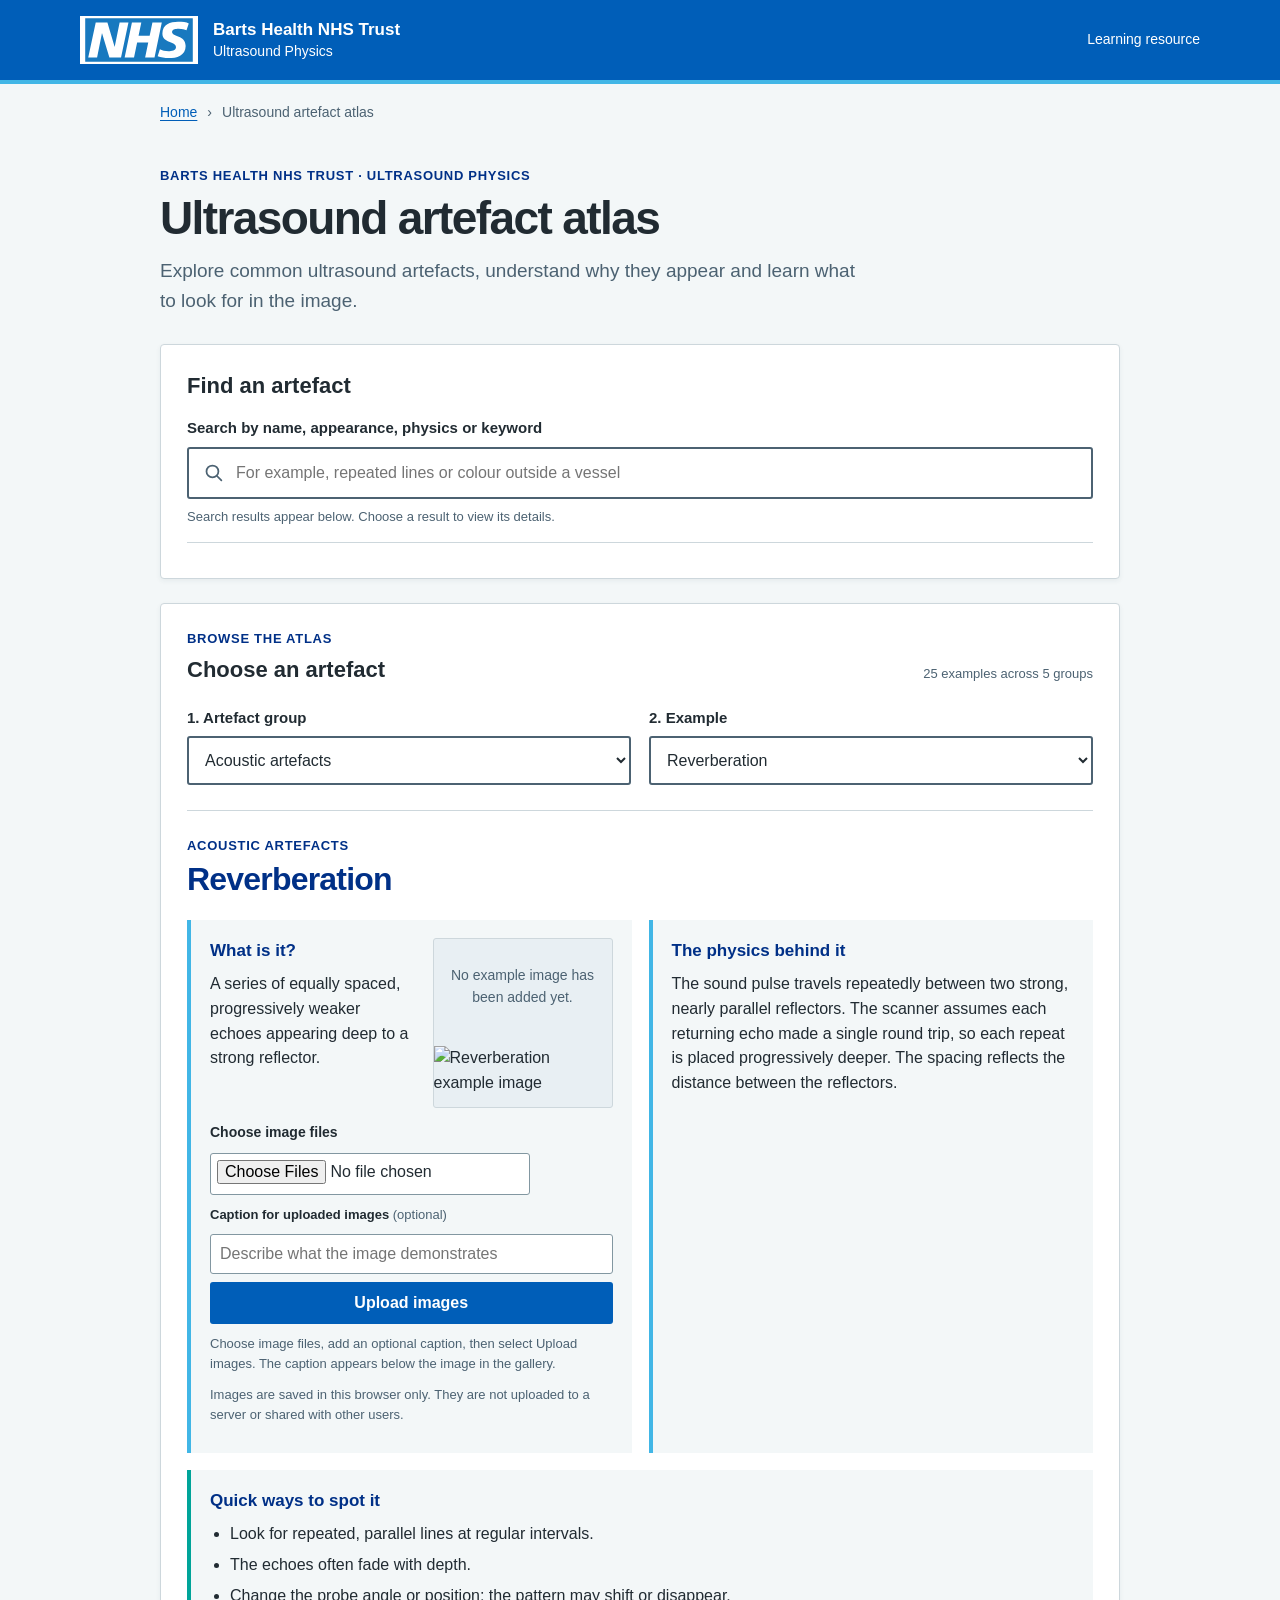
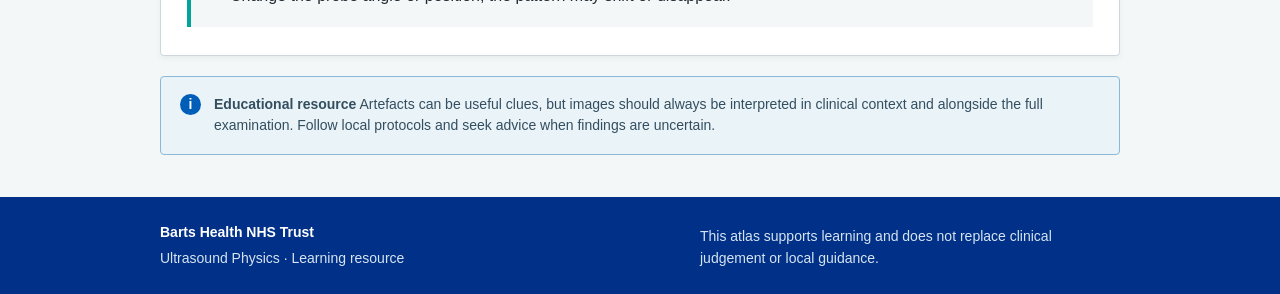
==== index.html @ 9d18d44d "initial commit" ====
<!doctype html>
<html lang="en">
  <head>
    <meta charset="utf-8">
    <meta name="viewport" content="width=device-width, initial-scale=1">
    <meta name="theme-color" content="#005eb8">
    <meta name="description" content="An educational ultrasound artefact atlas from the Barts Health NHS Trust Ultrasound Physics team.">
    <title>Ultrasound artefact atlas | Barts Health NHS Trust</title>
    <link rel="stylesheet" href="styles.css">
    <script src="script.js" defer></script>
  </head>
  <body>
    <a class="skip-link" href="#main-content">Skip to main content</a>

    <header>
      <div class="nhs-header">
        <a class="nhs-brand" href="#" aria-label="Barts Health NHS Trust Ultrasound Physics home">
          <img class="nhs-logo" src="assets/nhs_logo.svg" alt="NHS logo">
          <span class="brand-name">Barts Health NHS Trust <span>Ultrasound Physics</span></span>
        </a>
        <span class="header-note">Learning resource</span>
      </div>
      <div class="header-rule"></div>
    </header>

    <main id="main-content">
      <nav class="breadcrumbs" aria-label="Breadcrumb">
        <a href="#main-content">Home</a>
        <span aria-hidden="true">›</span>
        <span>Ultrasound artefact atlas</span>
      </nav>

      <section class="intro" aria-labelledby="page-title">
        <p class="eyebrow">Barts Health NHS Trust · Ultrasound Physics</p>
        <h1 id="page-title">Ultrasound artefact atlas</h1>
        <p class="lead">Explore common ultrasound artefacts, understand why they appear and learn what to look for in the image.</p>
      </section>

      <section class="search-panel" aria-labelledby="search-heading">
        <h2 id="search-heading">Find an artefact</h2>
        <label for="artifact-search">Search by name, appearance, physics or keyword</label>
        <div class="search-field">
          <svg aria-hidden="true" viewBox="0 0 24 24">
            <circle cx="10.8" cy="10.8" r="6.8"></circle>
            <path d="m16 16 5 5"></path>
          </svg>
          <input id="artifact-search" type="search" autocomplete="off" placeholder="For example, repeated lines or colour outside a vessel">
          <button id="clear-search" class="clear-search" type="button" hidden>Clear</button>
        </div>
        <p class="search-hint" id="search-hint">Search results appear below. Choose a result to view its details.</p>
        <div id="search-results" class="search-results" aria-live="polite" hidden></div>
      </section>

      <section class="explorer" aria-labelledby="explorer-heading">
        <div class="section-heading">
          <div>
            <p class="eyebrow">Browse the atlas</p>
            <h2 id="explorer-heading">Choose an artefact</h2>
          </div>
          <span class="atlas-count" id="atlas-count"></span>
        </div>

        <div class="selectors">
          <div class="select-field">
            <label for="category-select">1. Artefact group</label>
            <select id="category-select"></select>
          </div>
          <div class="select-field">
            <label for="artifact-select">2. Example</label>
            <select id="artifact-select"></select>
          </div>
        </div>

        <div id="artifact-details" class="artifact-details" aria-live="polite"></div>
      </section>

      <aside class="education-note">
        <span class="note-icon" aria-hidden="true">i</span>
        <p><strong>Educational resource</strong> Artefacts can be useful clues, but images should always be interpreted in clinical context and alongside the full examination. Follow local protocols and seek advice when findings are uncertain.</p>
      </aside>
    </main>

    <footer>
      <div class="footer-inner">
        <div>
          <strong>Barts Health NHS Trust</strong>
          <p>Ultrasound Physics · Learning resource</p>
        </div>
        <p>This atlas supports learning and does not replace clinical judgement or local guidance.</p>
      </div>
    </footer>
  </body>
</html>
---- styles.css ----
:root {
  color-scheme: light;
  --nhs-blue: #005eb8;
  --nhs-dark-blue: #003087;
  --ink: #212b32;
  --muted: #4c6272;
  --border: #cdd7dc;
  --surface: #ffffff;
  --page: #f3f7f8;
  --focus: #ffeb3b;
  font-family: Arial, Helvetica, sans-serif;
  font-synthesis: none;
  text-rendering: optimizeLegibility;
}

* {
  box-sizing: border-box;
}

body {
  margin: 0;
  background: var(--page);
  color: var(--ink);
  line-height: 1.55;
}

a {
  color: var(--nhs-blue);
  text-decoration-thickness: 1px;
  text-underline-offset: 3px;
}

a:hover {
  color: var(--nhs-dark-blue);
  text-decoration-thickness: 2px;
}

button,
input,
select {
  font: inherit;
}

:focus-visible {
  outline: 3px solid var(--focus);
  outline-offset: 3px;
}

.skip-link {
  position: absolute;
  z-index: 5;
  top: 8px;
  left: 8px;
  padding: 10px 14px;
  transform: translateY(-150%);
  background: var(--focus);
  color: var(--ink);
}

.skip-link:focus {
  transform: translateY(0);
}

.nhs-header {
  display: flex;
  width: min(1120px, calc(100% - 48px));
  min-height: 80px;
  align-items: center;
  justify-content: space-between;
  margin: 0 auto;
}

header {
  background: var(--nhs-blue);
  color: #fff;
}

.nhs-brand {
  display: inline-flex;
  align-items: center;
  gap: 15px;
  color: #fff;
  text-decoration: none;
}

.nhs-brand:hover {
  color: #fff;
}

.nhs-logo {
  display: block;
  width: 118px;
  height: 48px;
  object-fit: cover;
  object-position: center;
  background: none;
}
.brand-name {
  font-size: 17px;
  font-weight: 700;
  line-height: 1.25;
}

.brand-name span {
  display: block;
  margin-top: 3px;
  font-size: 14px;
  font-weight: 400;
}

.header-note {
  font-size: 14px;
}

.header-rule {
  height: 4px;
  background: #41b6e6;
}

main {
  width: min(960px, calc(100% - 48px));
  margin: 0 auto;
}

.breadcrumbs {
  display: flex;
  gap: 10px;
  align-items: center;
  padding: 18px 0;
  color: var(--muted);
  font-size: 14px;
}

.intro {
  padding: 24px 0 29px;
}

.eyebrow {
  margin: 0 0 7px;
  color: var(--nhs-dark-blue);
  font-size: 13px;
  font-weight: 700;
  letter-spacing: .055em;
  text-transform: uppercase;
}

h1,
h2,
h3,
p {
  margin-top: 0;
}

h1 {
  max-width: 760px;
  margin-bottom: 12px;
  font-size: clamp(32px, 5vw, 46px);
  letter-spacing: -.035em;
  line-height: 1.12;
}

.lead {
  max-width: 710px;
  margin-bottom: 0;
  color: var(--muted);
  font-size: 19px;
}

.search-panel,
.explorer,
.education-note {
  border: 1px solid var(--border);
  border-radius: 4px;
  background: var(--surface);
}

.search-panel {
  padding: 24px 26px 21px;
  box-shadow: 0 2px 5px #183b5010;
}

.search-panel h2,
.section-heading h2 {
  margin-bottom: 13px;
  font-size: 22px;
}

.search-panel label,
.select-field label {
  display: block;
  margin-bottom: 7px;
  font-size: 15px;
  font-weight: 700;
}

.search-field {
  position: relative;
  display: flex;
  min-height: 52px;
  align-items: center;
  border: 2px solid #4c6272;
  border-radius: 3px;
  background: #fff;
}

.search-field:focus-within {
  border-color: var(--nhs-blue);
  box-shadow: 0 0 0 2px #005eb822;
}

.search-field svg {
  width: 21px;
  height: 21px;
  flex: none;
  margin-left: 14px;
  fill: none;
  stroke: var(--muted);
  stroke-linecap: round;
  stroke-width: 2;
}

.search-field input {
  width: 100%;
  min-width: 0;
  height: 48px;
  padding: 0 12px;
  border: 0;
  background: transparent;
  color: var(--ink);
  font-size: 16px;
}

.search-field input:focus {
  outline: none;
}

.clear-search {
  flex: none;
  margin-right: 8px;
  padding: 6px 10px;
  border: 0;
  border-radius: 2px;
  background: #e8eff3;
  color: var(--nhs-dark-blue);
  cursor: pointer;
  font-weight: 700;
}

.clear-search:hover {
  background: #d7e5ed;
}

.search-hint {
  margin: 8px 0 0;
  color: var(--muted);
  font-size: 13px;
}

.search-results {
  display: grid;
  gap: 7px;
  margin-top: 15px;
  padding-top: 14px;
  border-top: 1px solid var(--border);
}

.result-count {
  margin: 0 0 4px;
  color: var(--muted);
  font-size: 13px;
}

.result-button {
  display: flex;
  width: 100%;
  align-items: center;
  justify-content: space-between;
  gap: 16px;
  padding: 11px 12px;
  border: 1px solid transparent;
  border-radius: 3px;
  background: #f3f7f8;
  color: var(--ink);
  cursor: pointer;
  text-align: left;
}

.result-button:hover,
.result-button[aria-current="true"] {
  border-color: #8bb8d9;
  background: #eaf3f8;
}

.result-title {
  font-weight: 700;
}

.result-category {
  flex: none;
  color: var(--muted);
  font-size: 13px;
}

.explorer {
  margin-top: 24px;
  padding: 25px 26px 28px;
  box-shadow: 0 2px 5px #183b5010;
}

.section-heading {
  display: flex;
  align-items: flex-end;
  justify-content: space-between;
  gap: 16px;
  margin-bottom: 19px;
}

.section-heading .eyebrow {
  margin-bottom: 4px;
}

.section-heading h2 {
  margin-bottom: 0;
}

.atlas-count {
  padding-bottom: 3px;
  color: var(--muted);
  font-size: 13px;
}

.selectors {
  display: grid;
  grid-template-columns: 1fr 1fr;
  gap: 18px;
  padding-bottom: 25px;
  border-bottom: 1px solid var(--border);
}

.select-field select {
  width: 100%;
  min-height: 49px;
  padding: 8px 38px 8px 12px;
  border: 2px solid #4c6272;
  border-radius: 3px;
  background: #fff;
  color: var(--ink);
  cursor: pointer;
  font-size: 16px;
}

.artifact-details {
  padding-top: 25px;
}

.artifact-heading {
  margin-bottom: 21px;
}

.artifact-heading .eyebrow {
  margin-bottom: 4px;
}

.artifact-heading h3 {
  margin-bottom: 0;
  color: var(--nhs-dark-blue);
  font-size: clamp(25px, 4vw, 32px);
  letter-spacing: -.025em;
  line-height: 1.2;
}

.what-card {
  display: grid;
  grid-template-columns: minmax(0, 1fr) minmax(180px, .85fr);
  align-items: start;
  gap: 14px 20px;
}

.what-copy h4 {
  margin: 0 0 8px;
  color: var(--nhs-dark-blue);
  font-size: 17px;
}

.what-copy p {
  margin-bottom: 0;
}

.primary-image-wrap {
  display: grid;
  min-height: 170px;
  place-items: center;
  overflow: hidden;
  border: 1px solid var(--border);
  border-radius: 3px;
  background: #e8eff3;
}

.primary-image-wrap img {
  display: block;
  width: 100%;
  max-height: 260px;
  object-fit: contain;
}

.image-empty {
  max-width: 220px;
  margin: 0;
  padding: 16px;
  color: var(--muted);
  font-size: 14px;
  text-align: center;
}

.image-actions {
  display: flex;
  grid-column: 1 / -1;
  flex-wrap: wrap;
  align-items: center;
  gap: 10px;
}

.file-input-label {
  font-size: 14px;
  font-weight: 700;
}

.image-file-input {
  width: 100%;
  max-width: 320px;
  min-height: 42px;
  padding: 6px;
  border: 1px solid #8297a1;
  border-radius: 3px;
  background: #fff;
  color: var(--ink);
  cursor: pointer;
}

.upload-button {
  min-height: 42px;
  padding: 8px 15px;
  border: 0;
  border-radius: 3px;
  background: var(--nhs-blue);
  color: #fff;
  cursor: pointer;
  font-weight: 700;
}

.upload-button:hover {
  background: var(--nhs-dark-blue);
}

.upload-button:disabled {
  cursor: wait;
  opacity: .65;
}

.image-caption-fields {
  display: grid;
  width: 100%;
  max-width: 520px;
  gap: 8px;
}

.gallery-link {
  font-weight: 700;
}

.caption-label {
  font-size: 13px;
  font-weight: 700;
}

.caption-label span {
  color: var(--muted);
  font-weight: 400;
}

.caption-input {
  width: 100%;
  min-height: 40px;
  padding: 7px 9px;
  border: 1px solid #8297a1;
  border-radius: 3px;
  background: #fff;
}

.upload-instructions,
.local-storage-note,
.upload-status {
  width: 100%;
  margin: 0;
  color: var(--muted);
  font-size: 13px;
}

.image-gallery {
  grid-column: 1 / -1;
  min-width: 0;
  padding-top: 4px;
}

.image-gallery h4 {
  margin: 0 0 3px;
  color: var(--nhs-dark-blue);
  font-size: 18px;
}

.gallery-hint {
  margin: 0 0 10px;
  color: var(--muted);
  font-size: 13px;
}

.image-gallery-grid {
  display: grid;
  grid-auto-columns: minmax(220px, min(34vw, 320px));
  grid-auto-flow: column;
  gap: 14px;
  overflow-x: auto;
  padding: 2px 2px 12px;
  scroll-snap-type: x mandatory;
  scrollbar-color: #8297a1 #e8eff3;
}

.image-gallery-item {
  overflow: hidden;
  min-width: 0;
  margin: 0;
  border: 1px solid var(--border);
  border-radius: 3px;
  background: #f3f7f8;
  scroll-snap-align: start;
}

.image-gallery-item img {
  display: block;
  width: 100%;
  height: 210px;
  object-fit: contain;
  background: #e8eff3;
}

.image-gallery-item figcaption {
  padding: 8px 10px;
  font-size: 14px;
}

.delete-image-button {
  margin: 0 10px 10px;
  padding: 5px 9px;
  border: 1px solid #b10e1e;
  border-radius: 3px;
  background: #fff;
  color: #8a0b18;
  cursor: pointer;
  font-weight: 700;
}

.delete-image-button:hover {
  background: #fbe9e9;
}

.delete-image-button:disabled {
  cursor: wait;
  opacity: .65;
}

.detail-grid {
  display: grid;
  grid-template-columns: 1fr 1fr;
  gap: 17px;
}

.detail-card {
  padding: 18px 19px;
  border-left: 4px solid #41b6e6;
  background: #f3f7f8;
}

.detail-card h4 {
  margin: 0 0 8px;
  color: var(--nhs-dark-blue);
  font-size: 17px;
}

.detail-card p {
  margin-bottom: 0;
}

.detail-card ul {
  margin: 0;
  padding-left: 20px;
}

.detail-card li + li {
  margin-top: 6px;
}

.spotting-card {
  grid-column: 1 / -1;
  border-left-color: #00a499;
}

.education-note {
  display: flex;
  gap: 13px;
  align-items: flex-start;
  margin: 20px 0 42px;
  padding: 17px 19px;
  border-color: #8bb8d9;
  background: #eaf3f8;
}

.education-note p {
  margin: 0;
  color: #334e5f;
  font-size: 14px;
}

.note-icon {
  display: inline-grid;
  width: 21px;
  height: 21px;
  flex: none;
  place-items: center;
  border-radius: 50%;
  background: var(--nhs-blue);
  color: #fff;
  font-size: 14px;
  font-weight: 700;
}

footer {
  background: var(--nhs-dark-blue);
  color: #fff;
}

.footer-inner {
  display: flex;
  width: min(960px, calc(100% - 48px));
  justify-content: space-between;
  gap: 28px;
  margin: 0 auto;
  padding: 25px 0;
  font-size: 14px;
}

.footer-inner p {
  max-width: 420px;
  margin: 4px 0 0;
  color: #d6e4f0;
}

@media (max-width: 640px) {
  .nhs-header,
  main,
  .footer-inner {
    width: min(100% - 32px, 960px);
  }

  .nhs-header {
    min-height: 70px;
  }

  .brand-name {
    font-size: 14px;
  }

  .brand-name span {
    font-size: 12px;
  }

  .nhs-logo {
    width: 100px;
    height: 42px;
  }

  .header-note {
    font-size: 12px;
  }

  .intro {
    padding-top: 17px;
  }

  .lead {
    font-size: 17px;
  }

  .search-panel,
  .explorer {
    padding: 20px 17px;
  }

  .selectors,
  .detail-grid {
    grid-template-columns: 1fr;
  }

  .what-card {
    grid-template-columns: 1fr;
  }

  .image-actions,
  .image-gallery {
    grid-column: auto;
  }

  .caption-label {
    width: 100%;
    margin-left: 0;
  }

  .caption-input {
    flex: 1;
  }

  .image-gallery-grid {
    grid-auto-columns: minmax(220px, 80vw);
  }

  .spotting-card {
    grid-column: auto;
  }

  .footer-inner {
    flex-direction: column;
    gap: 16px;
  }
}

@media (prefers-reduced-motion: no-preference) {
  html {
    scroll-behavior: smooth;
  }
}
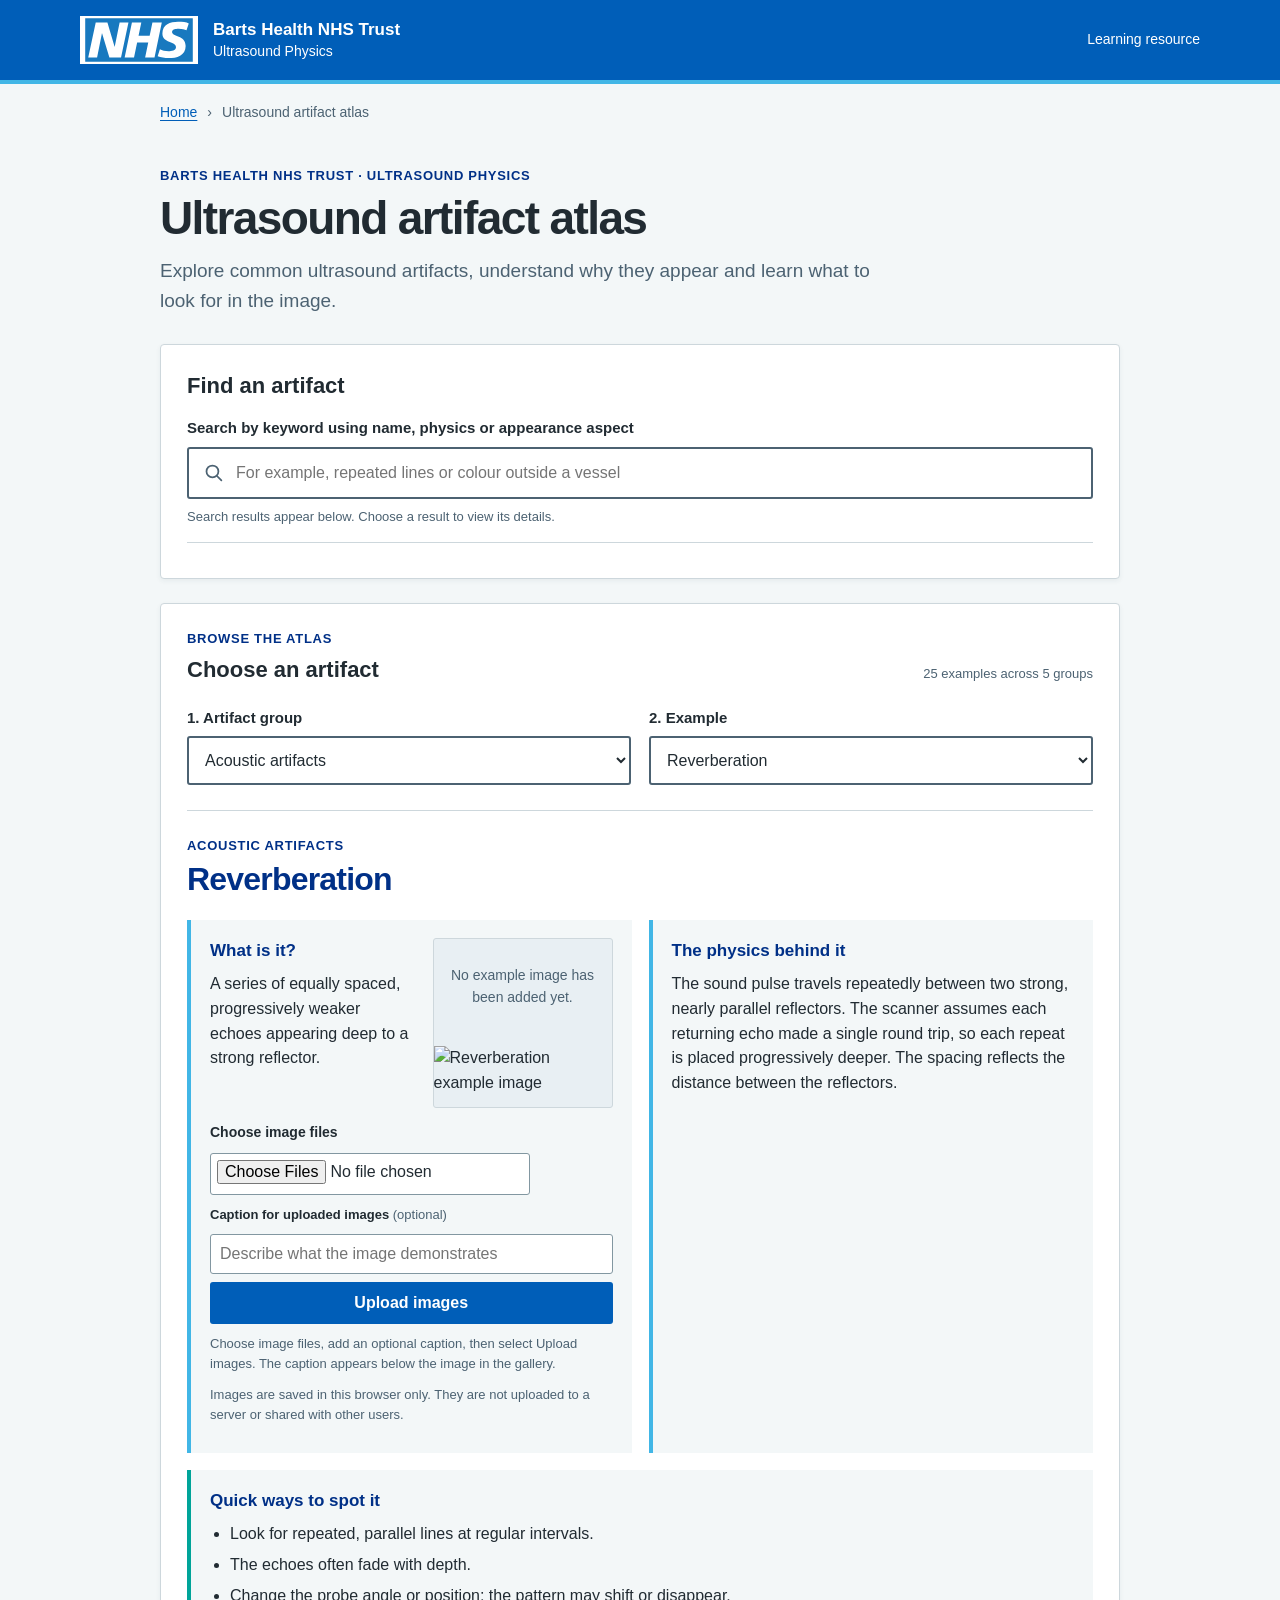
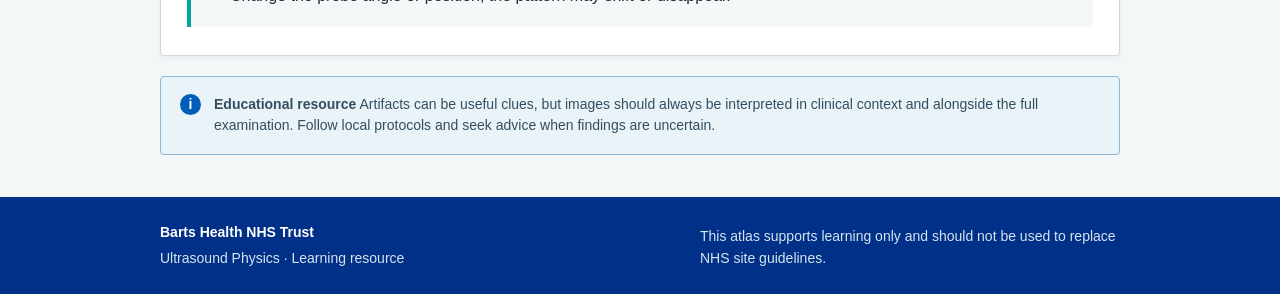
==== commit 319eb7a2: "pushed to cloudflare" ====
--- a/index.html
+++ b/index.html
@@ -4,8 +4,8 @@
     <meta charset="utf-8">
     <meta name="viewport" content="width=device-width, initial-scale=1">
     <meta name="theme-color" content="#005eb8">
-    <meta name="description" content="An educational ultrasound artefact atlas from the Barts Health NHS Trust Ultrasound Physics team.">
-    <title>Ultrasound artefact atlas | Barts Health NHS Trust</title>
+    <meta name="description" content="An educational ultrasound artifact atlas from the Barts Health NHS Trust Ultrasound Physics team.">
+    <title>Ultrasound artifact atlas | Barts Health NHS Trust</title>
     <link rel="stylesheet" href="styles.css">
     <script src="script.js" defer></script>
   </head>
@@ -27,18 +27,18 @@
       <nav class="breadcrumbs" aria-label="Breadcrumb">
         <a href="#main-content">Home</a>
         <span aria-hidden="true">›</span>
-        <span>Ultrasound artefact atlas</span>
+        <span>Ultrasound artifact atlas</span>
       </nav>
 
       <section class="intro" aria-labelledby="page-title">
         <p class="eyebrow">Barts Health NHS Trust · Ultrasound Physics</p>
-        <h1 id="page-title">Ultrasound artefact atlas</h1>
-        <p class="lead">Explore common ultrasound artefacts, understand why they appear and learn what to look for in the image.</p>
+        <h1 id="page-title">Ultrasound artifact atlas</h1>
+        <p class="lead">Explore common ultrasound artifacts, understand why they appear and learn what to look for in the image.</p>
       </section>
 
       <section class="search-panel" aria-labelledby="search-heading">
-        <h2 id="search-heading">Find an artefact</h2>
-        <label for="artifact-search">Search by name, appearance, physics or keyword</label>
+        <h2 id="search-heading">Find an artifact</h2>
+        <label for="artifact-search">Search by keyword using name, physics or appearance aspect</label>
         <div class="search-field">
           <svg aria-hidden="true" viewBox="0 0 24 24">
             <circle cx="10.8" cy="10.8" r="6.8"></circle>
@@ -55,14 +55,14 @@
         <div class="section-heading">
           <div>
             <p class="eyebrow">Browse the atlas</p>
-            <h2 id="explorer-heading">Choose an artefact</h2>
+            <h2 id="explorer-heading">Choose an artifact</h2>
           </div>
           <span class="atlas-count" id="atlas-count"></span>
         </div>
 
         <div class="selectors">
           <div class="select-field">
-            <label for="category-select">1. Artefact group</label>
+            <label for="category-select">1. Artifact group</label>
             <select id="category-select"></select>
           </div>
           <div class="select-field">
@@ -76,7 +76,7 @@
 
       <aside class="education-note">
         <span class="note-icon" aria-hidden="true">i</span>
-        <p><strong>Educational resource</strong> Artefacts can be useful clues, but images should always be interpreted in clinical context and alongside the full examination. Follow local protocols and seek advice when findings are uncertain.</p>
+        <p><strong>Educational resource</strong> Artifacts can be useful clues, but images should always be interpreted in clinical context and alongside the full examination. Follow local protocols and seek advice when findings are uncertain.</p>
       </aside>
     </main>
 
@@ -86,7 +86,7 @@
           <strong>Barts Health NHS Trust</strong>
           <p>Ultrasound Physics · Learning resource</p>
         </div>
-        <p>This atlas supports learning and does not replace clinical judgement or local guidance.</p>
+        <p>This atlas supports learning only and should not be used to replace NHS site guidelines.</p>
       </div>
     </footer>
   </body>
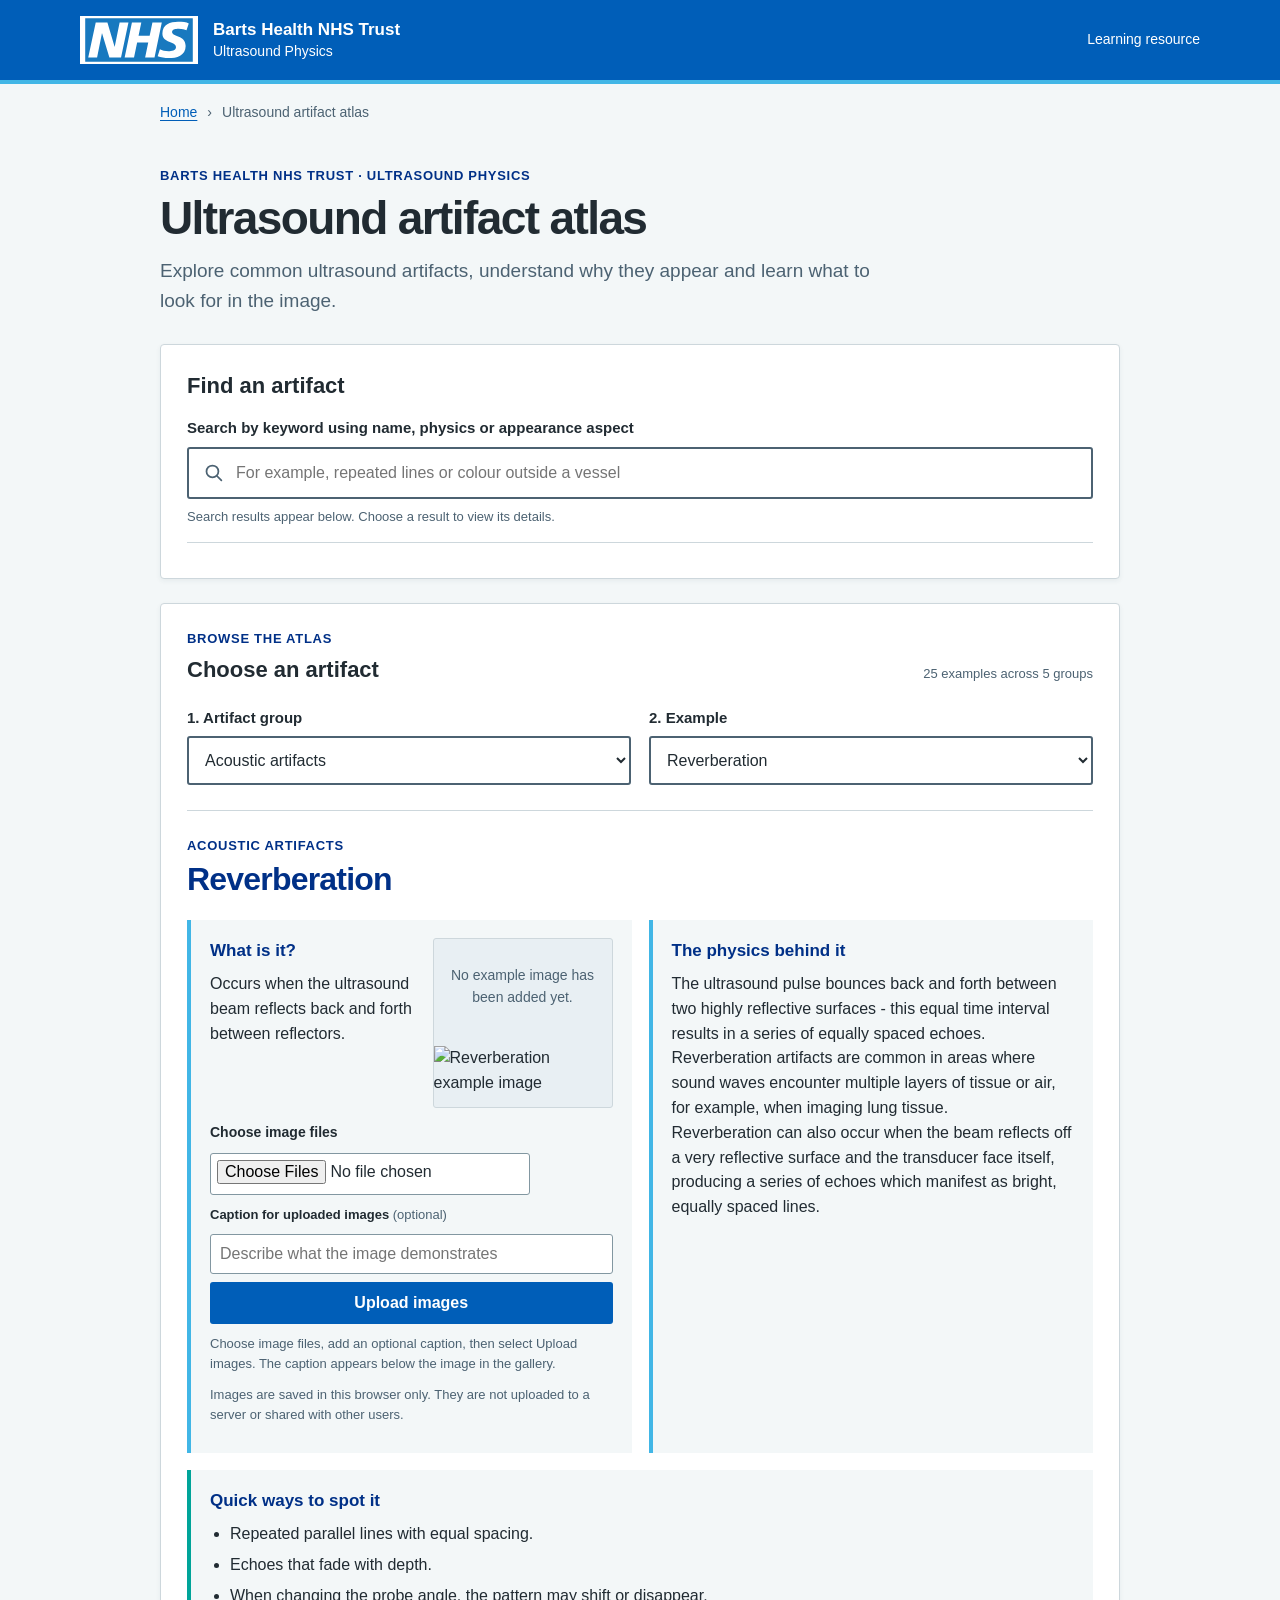
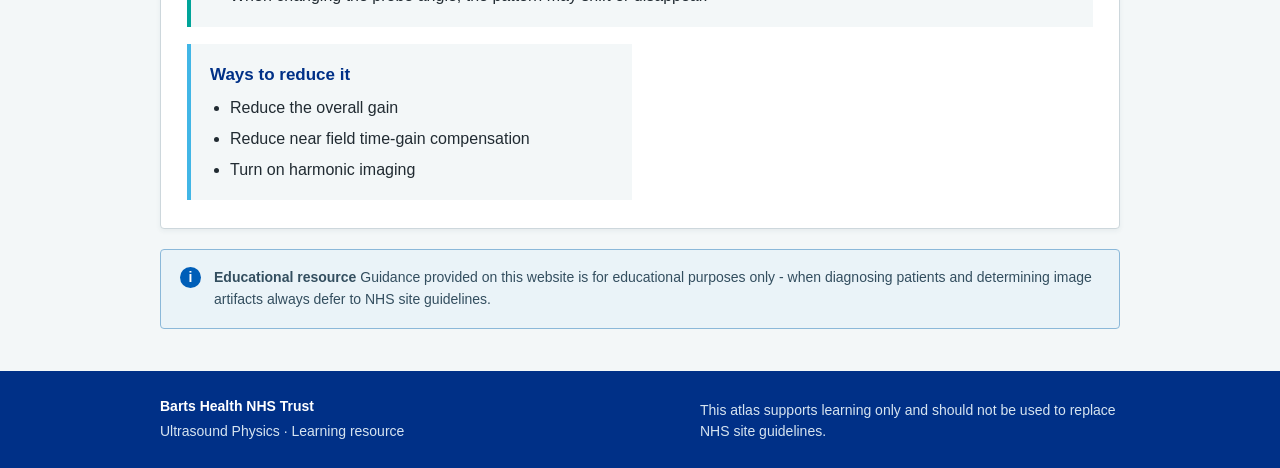
==== commit 50750395: "edit" ====
--- a/index.html
+++ b/index.html
@@ -76,7 +76,7 @@
 
       <aside class="education-note">
         <span class="note-icon" aria-hidden="true">i</span>
-        <p><strong>Educational resource</strong> Artifacts can be useful clues, but images should always be interpreted in clinical context and alongside the full examination. Follow local protocols and seek advice when findings are uncertain.</p>
+        <p><strong>Educational resource</strong> Guidance provided on this website is for educational purposes only - when diagnosing patients and determining image artifacts always defer to NHS site guidelines.</p>
       </aside>
     </main>
 
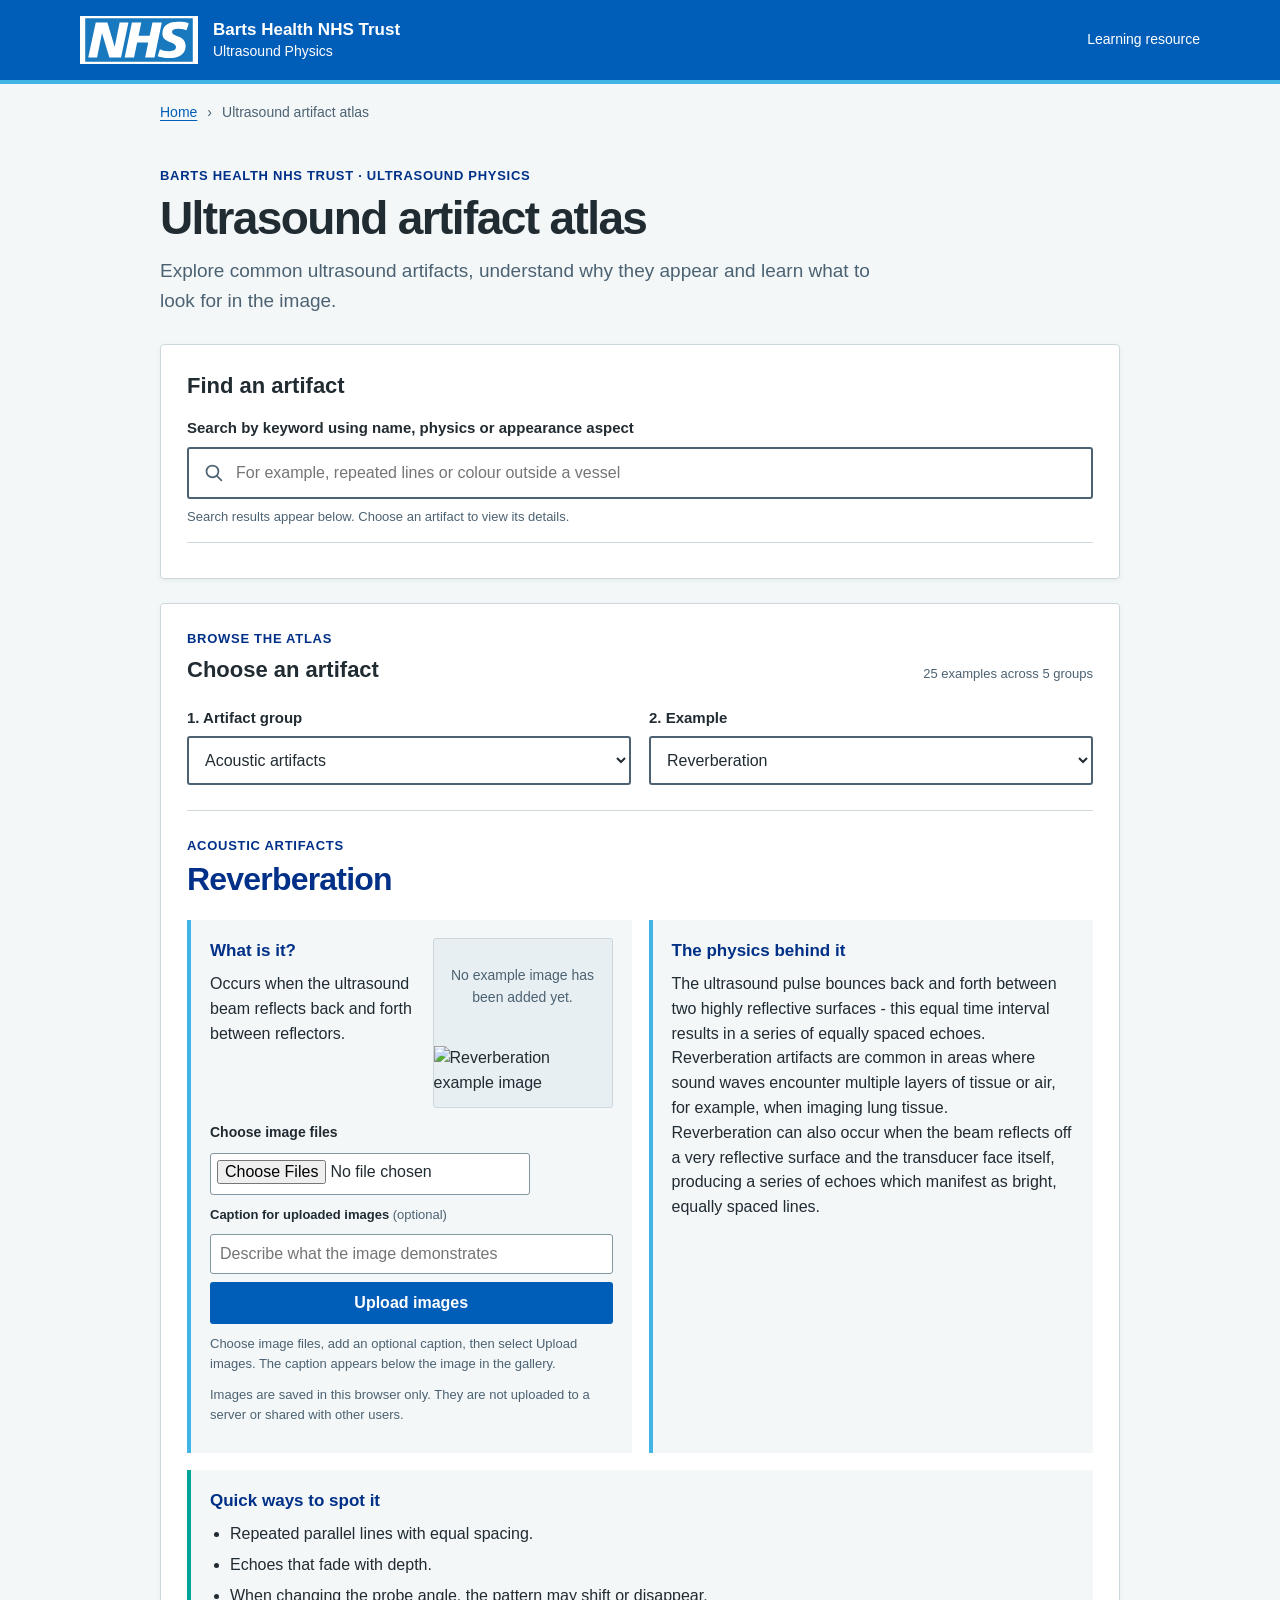
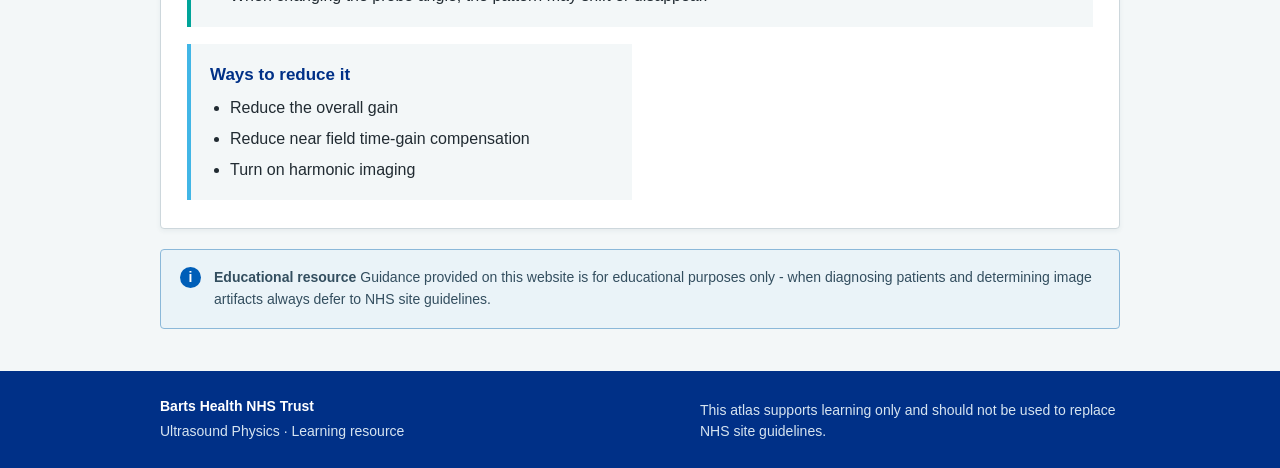
==== commit 42c4d8a4: "edit" ====
--- a/index.html
+++ b/index.html
@@ -47,7 +47,7 @@
           <input id="artifact-search" type="search" autocomplete="off" placeholder="For example, repeated lines or colour outside a vessel">
           <button id="clear-search" class="clear-search" type="button" hidden>Clear</button>
         </div>
-        <p class="search-hint" id="search-hint">Search results appear below. Choose a result to view its details.</p>
+        <p class="search-hint" id="search-hint">Search results appear below. Choose an artifact to view its details.</p>
         <div id="search-results" class="search-results" aria-live="polite" hidden></div>
       </section>
 
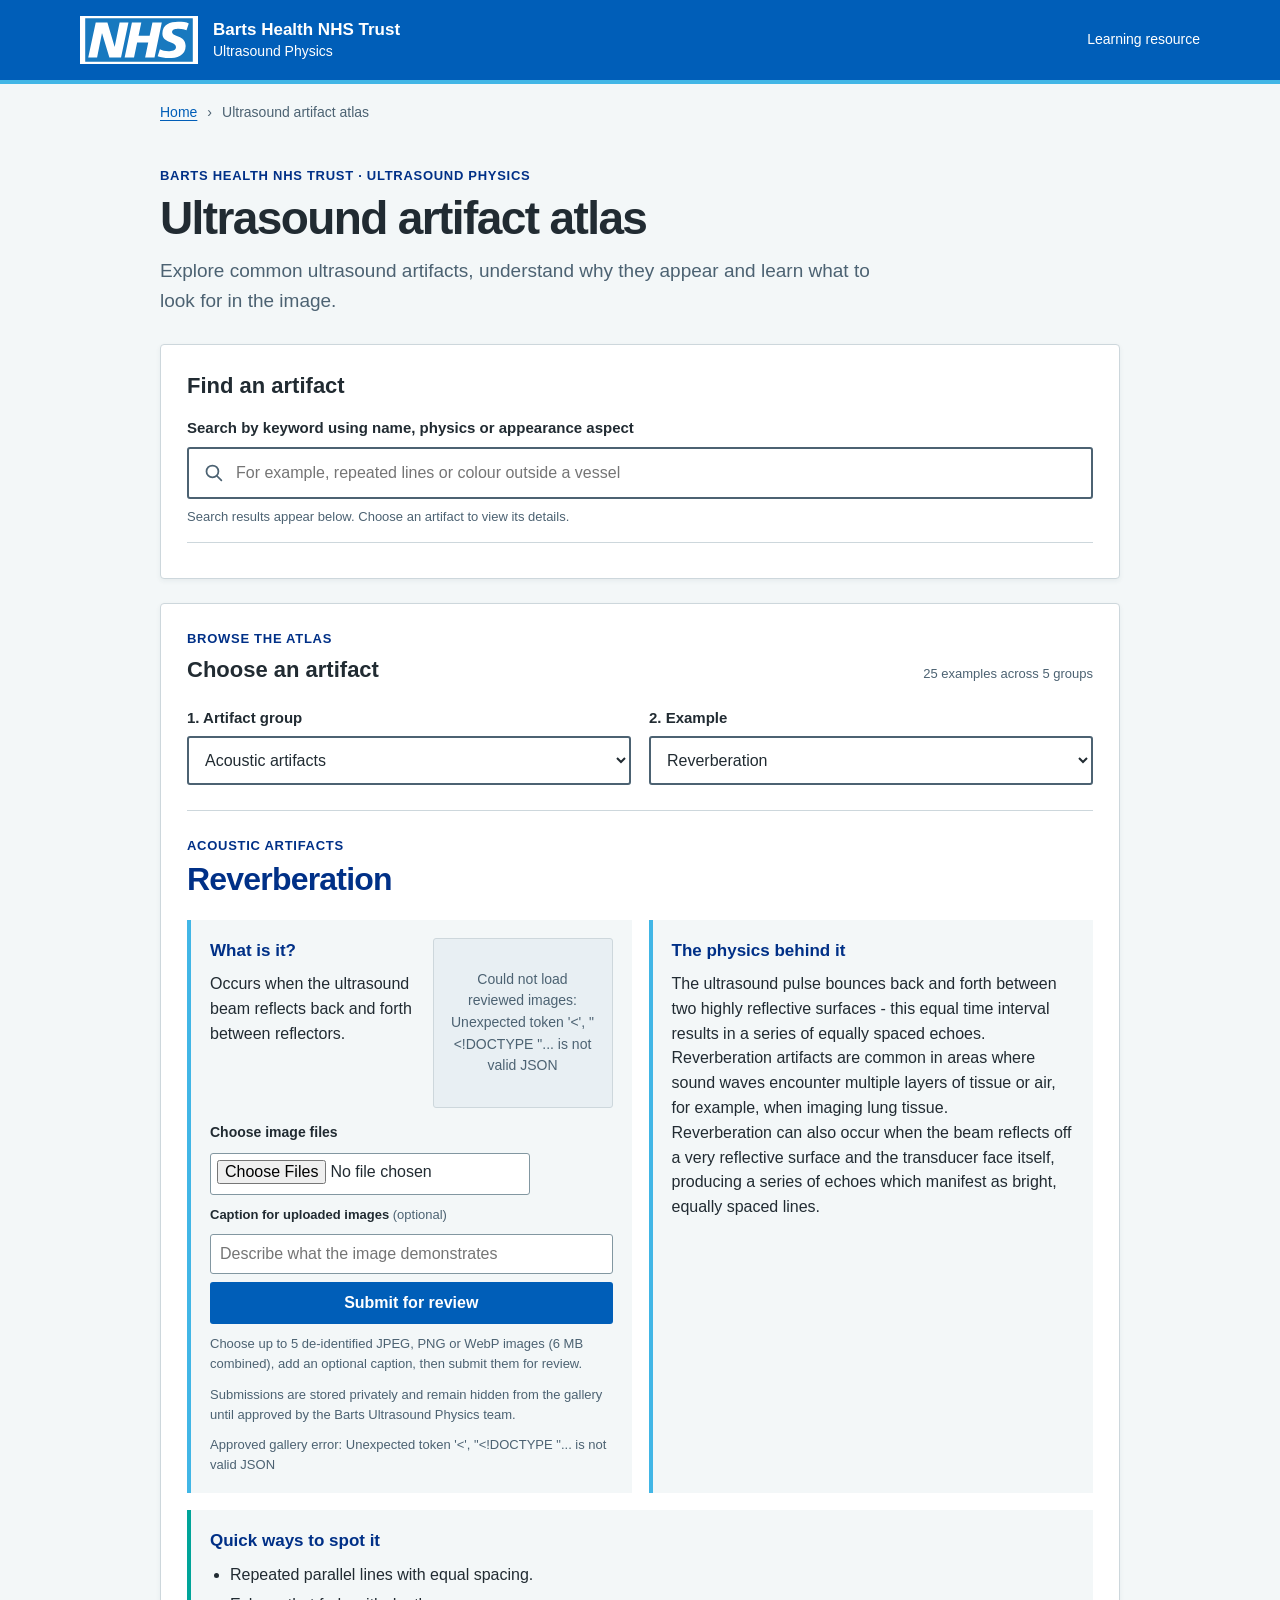
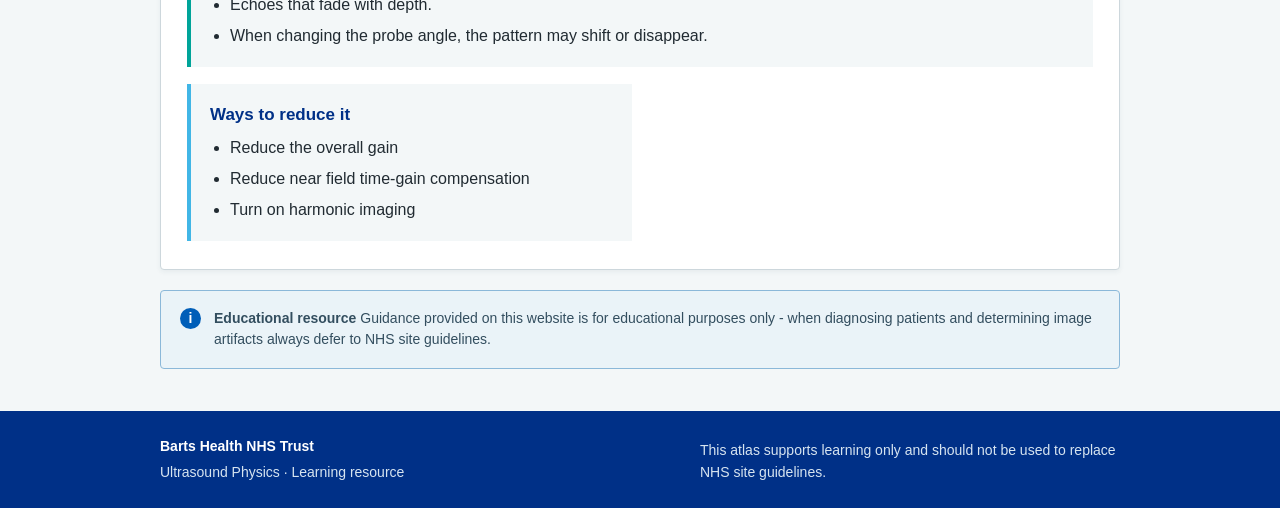
==== commit 8702eb8b: "added private image review dashboard" ====
--- a/index.html
+++ b/index.html
@@ -80,6 +80,23 @@
       </aside>
     </main>
 
+    <dialog id="image-review-dialog" class="review-dialog" aria-labelledby="image-review-heading">
+      <div class="review-dialog-content">
+        <h2 id="image-review-heading">Image review required</h2>
+        <p>Images must be reviewed by the Barts Ultrasound Physics team before they can be added to the shared site.</p>
+        <p>If you agree, the selected image(s) will be stored privately for review by the Barts Ultrasound Physics team. They will remain hidden from the gallery until approved.</p>
+        <p>Submit de-identified educational images only. Do not include patient-identifiable information in the images or captions.</p>
+        <label class="review-confirmation" for="image-privacy-confirmation">
+          <input id="image-privacy-confirmation" type="checkbox">
+          <span>I confirm the selected image(s) and caption contain no patient-identifiable information.</span>
+        </label>
+        <div class="review-dialog-actions">
+          <button id="decline-image-review" class="secondary-button" type="button">Decline</button>
+          <button id="agree-image-review" class="upload-button" type="button" disabled>Agree and submit for review</button>
+        </div>
+      </div>
+    </dialog>
+
     <footer>
       <div class="footer-inner">
         <div>
--- a/styles.css
+++ b/styles.css
@@ -403,6 +403,10 @@
   object-fit: contain;
 }
 
+.primary-image-wrap img[hidden] {
+  display: none;
+}
+
 .image-empty {
   max-width: 220px;
   margin: 0;
@@ -455,6 +459,72 @@
 .upload-button:disabled {
   cursor: wait;
   opacity: .65;
+}
+
+.review-dialog {
+  width: min(520px, calc(100% - 32px));
+  max-height: calc(100% - 32px);
+  padding: 0;
+  border: 1px solid var(--border);
+  border-radius: 4px;
+  color: var(--ink);
+  box-shadow: 0 8px 30px #102f4380;
+}
+
+.review-dialog::backdrop {
+  background: #102f4380;
+}
+
+.review-dialog-content {
+  padding: 25px;
+}
+
+.review-dialog h2 {
+  margin-bottom: 12px;
+  color: var(--nhs-dark-blue);
+  font-size: 23px;
+}
+
+.review-dialog p {
+  margin-bottom: 13px;
+}
+
+.review-confirmation {
+  display: flex;
+  gap: 9px;
+  align-items: flex-start;
+  margin-top: 16px;
+  font-size: 14px;
+}
+
+.review-confirmation input {
+  width: 18px;
+  height: 18px;
+  flex: none;
+  margin: 2px 0 0;
+}
+
+.review-dialog-actions {
+  display: flex;
+  flex-wrap: wrap;
+  justify-content: flex-end;
+  gap: 10px;
+  margin-top: 21px;
+}
+
+.secondary-button {
+  min-height: 42px;
+  padding: 8px 15px;
+  border: 1px solid #8297a1;
+  border-radius: 3px;
+  background: #fff;
+  color: var(--ink);
+  cursor: pointer;
+  font-weight: 700;
+}
+
+.secondary-button:hover {
+  background: #f3f7f8;
 }
 
 .image-caption-fields {
@@ -614,6 +684,155 @@
   background: #eaf3f8;
 }
 
+.review-page-main {
+  width: min(960px, calc(100% - 48px));
+  margin: 0 auto;
+}
+
+.review-panel {
+  margin: 25px 0 42px;
+  padding: 26px;
+  border: 1px solid var(--border);
+  border-left: 4px solid var(--nhs-blue);
+  border-radius: 4px;
+  background: var(--surface);
+}
+
+.review-panel h1 {
+  font-size: clamp(28px, 5vw, 38px);
+}
+
+.review-panel p:last-child {
+  margin: 20px 0 0;
+}
+
+.review-page-actions {
+  display: flex;
+  flex-wrap: wrap;
+  gap: 10px;
+}
+
+#reviewer-login-form[hidden],
+#reviewer-queue[hidden] {
+  display: none;
+}
+
+.reviewer-login-form {
+  display: grid;
+  max-width: 460px;
+  gap: 9px;
+  margin-top: 22px;
+}
+
+.reviewer-login-form label {
+  font-weight: 700;
+}
+
+.reviewer-login-form input {
+  min-height: 46px;
+  padding: 8px 11px;
+  border: 1px solid #8297a1;
+  border-radius: 3px;
+  background: #fff;
+}
+
+.reviewer-login-form .upload-button {
+  justify-self: start;
+  margin-top: 4px;
+}
+
+.reviewer-login-form .upload-status {
+  min-height: 1.5em;
+}
+
+.reviewer-queue {
+  margin-top: 30px;
+  padding-top: 24px;
+  border-top: 1px solid var(--border);
+}
+
+.reviewer-queue-toolbar {
+  display: flex;
+  align-items: center;
+  justify-content: space-between;
+  gap: 16px;
+  margin-bottom: 12px;
+}
+
+.reviewer-queue-toolbar h2 {
+  margin: 0;
+  color: var(--nhs-dark-blue);
+  font-size: 22px;
+}
+
+.review-submissions {
+  display: grid;
+  gap: 18px;
+  margin-top: 16px;
+}
+
+.review-submission-card {
+  min-width: 0;
+  padding: 18px;
+  border: 1px solid var(--border);
+  border-radius: 4px;
+  background: #fff;
+}
+
+.review-submission-card h3 {
+  margin: 0;
+  color: var(--nhs-dark-blue);
+  font-size: 20px;
+}
+
+.review-submission-category,
+.review-submission-meta {
+  margin: 4px 0 0;
+  color: var(--muted);
+  font-size: 13px;
+}
+
+.review-submission-caption {
+  margin: 14px 0 0;
+  padding: 11px 12px;
+  background: #f3f7f8;
+  overflow-wrap: anywhere;
+}
+
+.review-preview-grid {
+  display: grid;
+  grid-template-columns: repeat(auto-fit, minmax(190px, 1fr));
+  gap: 12px;
+  margin-top: 15px;
+}
+
+.review-preview-grid figure {
+  min-width: 0;
+  margin: 0;
+  border: 1px solid var(--border);
+  background: #e8eff3;
+}
+
+.review-preview-grid img {
+  display: block;
+  width: 100%;
+  height: 220px;
+  object-fit: contain;
+}
+
+.review-preview-grid figcaption {
+  padding: 7px 9px;
+  background: #fff;
+  font-size: 13px;
+  overflow-wrap: anywhere;
+}
+
+.review-submission-status {
+  margin: 12px 0;
+  color: var(--muted);
+  font-size: 14px;
+}
+
 .education-note p {
   margin: 0;
   color: #334e5f;
@@ -678,6 +897,23 @@
     height: 42px;
   }
 
+  .review-page-main {
+    width: min(100% - 32px, 720px);
+  }
+
+  .review-panel {
+    padding: 20px 17px;
+  }
+
+  .reviewer-queue-toolbar {
+    align-items: flex-start;
+    flex-direction: column;
+  }
+
+  .reviewer-queue-toolbar .review-page-actions {
+    width: 100%;
+  }
+
   .header-note {
     font-size: 12px;
   }
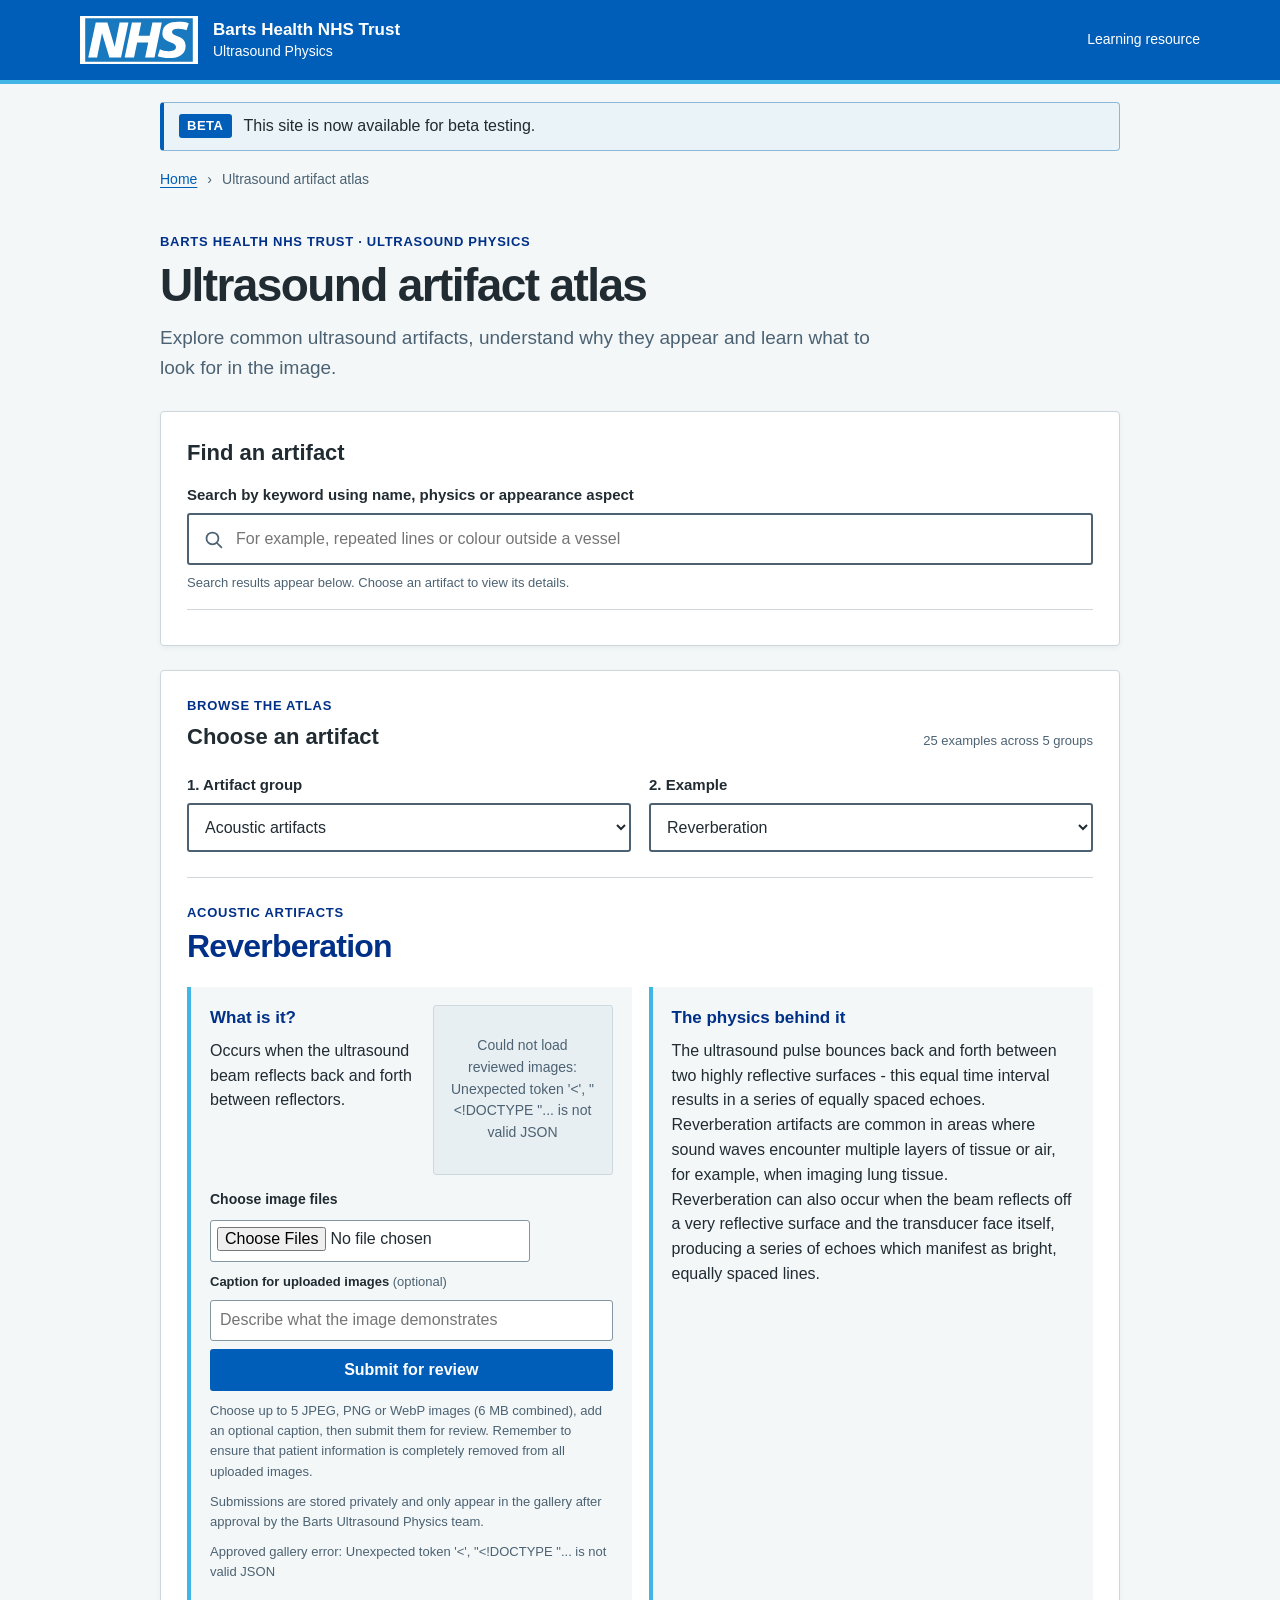
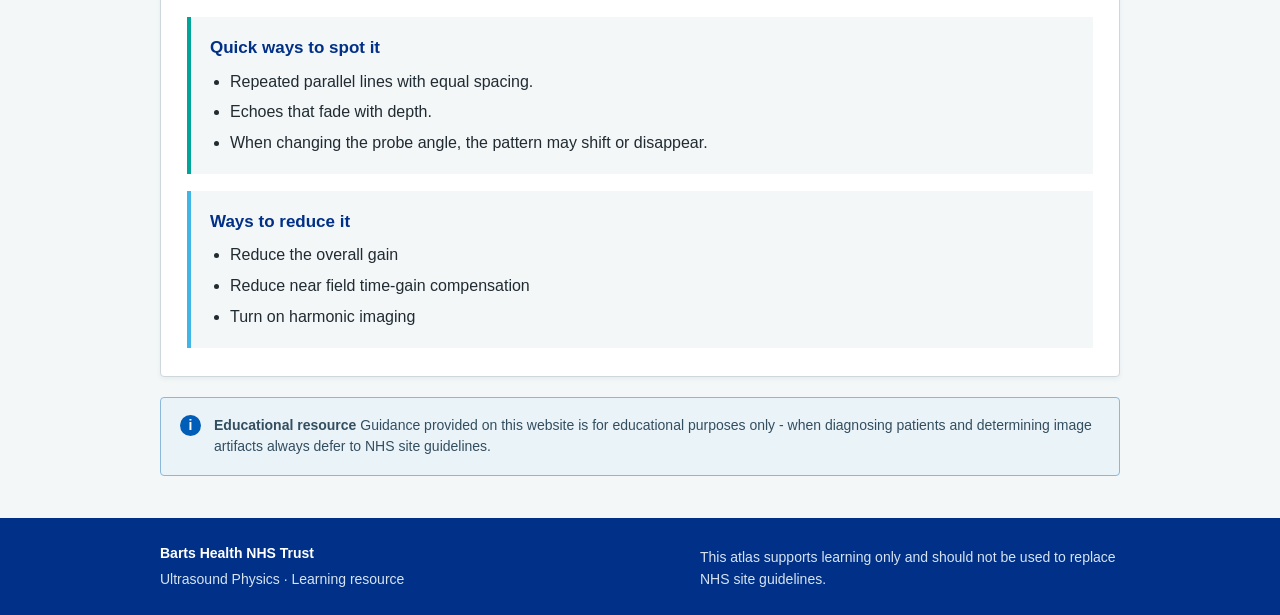
==== commit 7596dfc2: "edited formatting of page" ====
--- a/index.html
+++ b/index.html
@@ -24,6 +24,11 @@
     </header>
 
     <main id="main-content">
+      <aside class="beta-notice" aria-label="Beta testing notice">
+        <strong>Beta</strong>
+        <span>This site is now available for beta testing.</span>
+      </aside>
+
       <nav class="breadcrumbs" aria-label="Breadcrumb">
         <a href="#main-content">Home</a>
         <span aria-hidden="true">›</span>
--- a/styles.css
+++ b/styles.css
@@ -122,6 +122,28 @@
   margin: 0 auto;
 }
 
+.beta-notice {
+  display: flex;
+  align-items: center;
+  gap: 12px;
+  margin-top: 18px;
+  padding: 11px 15px;
+  border: 1px solid #8bb8d9;
+  border-left: 4px solid var(--nhs-blue);
+  border-radius: 4px;
+  background: #eaf3f8;
+}
+
+.beta-notice strong {
+  padding: 2px 8px;
+  border-radius: 3px;
+  background: var(--nhs-blue);
+  color: #fff;
+  font-size: 13px;
+  letter-spacing: .04em;
+  text-transform: uppercase;
+}
+
 .breadcrumbs {
   display: flex;
   gap: 10px;
@@ -672,6 +694,10 @@
 .spotting-card {
   grid-column: 1 / -1;
   border-left-color: #00a499;
+}
+
+.reduce-card {
+  grid-column: 1 / -1;
 }
 
 .education-note {
@@ -945,6 +971,10 @@
     grid-column: auto;
   }
 
+  .reduce-card {
+    grid-column: auto;
+  }
+
   .caption-label {
     width: 100%;
     margin-left: 0;
